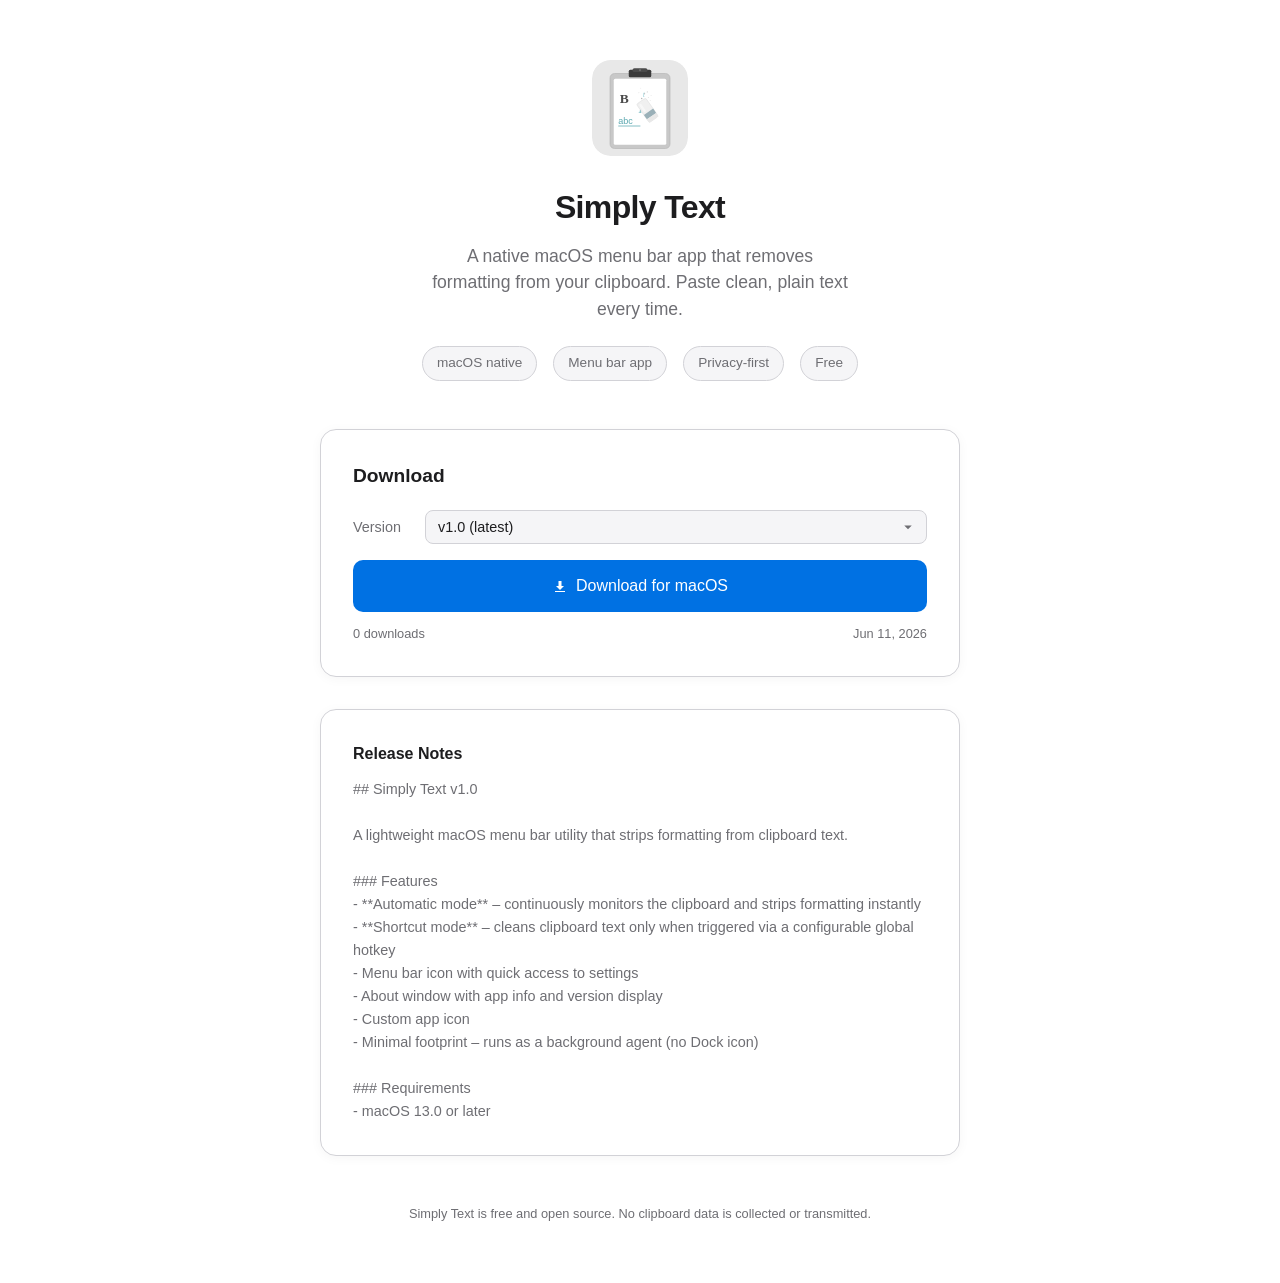
==== docs/index.html @ 5d652fe2 "Correction of file structure" ====
<!DOCTYPE html>
<html lang="en">
<head>
    <meta charset="UTF-8">
    <meta name="viewport" content="width=device-width, initial-scale=1.0">
    <title>Simply Text — Clean Clipboard for macOS</title>
    <style>
        :root {
            --bg: #ffffff;
            --bg-secondary: #f5f5f7;
            --text: #1d1d1f;
            --text-secondary: #6e6e73;
            --accent: #0071e3;
            --accent-hover: #0077ed;
            --border: #d2d2d7;
            --card-bg: #ffffff;
            --shadow: rgba(0, 0, 0, 0.04);
        }

        @media (prefers-color-scheme: dark) {
            :root {
                --bg: #1d1d1f;
                --bg-secondary: #2d2d2f;
                --text: #f5f5f7;
                --text-secondary: #a1a1a6;
                --accent: #2997ff;
                --accent-hover: #4faaff;
                --border: #424245;
                --card-bg: #2d2d2f;
                --shadow: rgba(0, 0, 0, 0.2);
            }
        }

        * {
            margin: 0;
            padding: 0;
            box-sizing: border-box;
        }

        body {
            font-family: -apple-system, BlinkMacSystemFont, "SF Pro Text", "Helvetica Neue", sans-serif;
            background: var(--bg);
            color: var(--text);
            line-height: 1.5;
            min-height: 100vh;
            display: flex;
            flex-direction: column;
            align-items: center;
            padding: 60px 24px;
        }

        .container {
            max-width: 640px;
            width: 100%;
        }

        header {
            text-align: center;
            margin-bottom: 48px;
        }

        .app-icon {
            width: 96px;
            height: 96px;
            margin-bottom: 20px;
            border-radius: 18px;
        }

        h1 {
            font-size: 2rem;
            font-weight: 700;
            letter-spacing: -0.02em;
            margin-bottom: 12px;
        }

        .tagline {
            font-size: 1.1rem;
            color: var(--text-secondary);
            max-width: 420px;
            margin: 0 auto;
        }

        .features {
            display: flex;
            gap: 16px;
            justify-content: center;
            margin-top: 24px;
            flex-wrap: wrap;
        }

        .feature-badge {
            background: var(--bg-secondary);
            border: 1px solid var(--border);
            border-radius: 20px;
            padding: 6px 14px;
            font-size: 0.85rem;
            color: var(--text-secondary);
        }

        .download-card {
            background: var(--card-bg);
            border: 1px solid var(--border);
            border-radius: 16px;
            padding: 32px;
            box-shadow: 0 2px 12px var(--shadow);
            margin-bottom: 32px;
        }

        .download-card h2 {
            font-size: 1.2rem;
            font-weight: 600;
            margin-bottom: 20px;
        }

        .version-row {
            display: flex;
            align-items: center;
            gap: 12px;
            margin-bottom: 16px;
        }

        .version-row label {
            font-size: 0.9rem;
            color: var(--text-secondary);
            min-width: 60px;
        }

        select {
            flex: 1;
            padding: 8px 12px;
            border: 1px solid var(--border);
            border-radius: 8px;
            background: var(--bg-secondary);
            color: var(--text);
            font-size: 0.9rem;
            appearance: none;
            -webkit-appearance: none;
            cursor: pointer;
            background-image: url("data:image/svg+xml,%3Csvg xmlns='http://www.w3.org/2000/svg' width='12' height='12' fill='%236e6e73' viewBox='0 0 16 16'%3E%3Cpath d='M8 11L3 6h10z'/%3E%3C/svg%3E");
            background-repeat: no-repeat;
            background-position: right 12px center;
            padding-right: 32px;
        }

        .download-btn {
            display: inline-flex;
            align-items: center;
            gap: 8px;
            width: 100%;
            justify-content: center;
            padding: 14px 24px;
            background: var(--accent);
            color: #fff;
            border: none;
            border-radius: 10px;
            font-size: 1rem;
            font-weight: 500;
            cursor: pointer;
            text-decoration: none;
            transition: background 0.2s;
        }

        .download-btn:hover {
            background: var(--accent-hover);
        }

        .download-btn:disabled {
            opacity: 0.5;
            cursor: not-allowed;
        }

        .download-meta {
            display: flex;
            justify-content: space-between;
            margin-top: 12px;
            font-size: 0.8rem;
            color: var(--text-secondary);
        }

        .release-notes {
            background: var(--card-bg);
            border: 1px solid var(--border);
            border-radius: 16px;
            padding: 32px;
            box-shadow: 0 2px 12px var(--shadow);
            margin-bottom: 32px;
        }

        .release-notes h3 {
            font-size: 1rem;
            font-weight: 600;
            margin-bottom: 12px;
        }

        .release-notes-body {
            font-size: 0.9rem;
            color: var(--text-secondary);
            white-space: pre-wrap;
            line-height: 1.6;
        }

        .empty-state {
            text-align: center;
            padding: 40px 20px;
            color: var(--text-secondary);
            font-size: 0.95rem;
        }

        footer {
            margin-top: 48px;
            text-align: center;
            font-size: 0.8rem;
            color: var(--text-secondary);
        }

        footer a {
            color: var(--accent);
            text-decoration: none;
        }

        .loading {
            text-align: center;
            padding: 20px;
            color: var(--text-secondary);
        }
    </style>
</head>
<body>
    <div class="container">
        <header>
            <img src="src/app-logo.svg" alt="Simply Text app icon" class="app-icon">
            <h1>Simply Text</h1>
            <p class="tagline">A native macOS menu bar app that removes formatting from your clipboard. Paste clean, plain text every time.</p>
            <div class="features">
                <span class="feature-badge">macOS native</span>
                <span class="feature-badge">Menu bar app</span>
                <span class="feature-badge">Privacy-first</span>
                <span class="feature-badge">Free</span>
            </div>
        </header>

        <div class="download-card">
            <h2>Download</h2>
            <div id="download-content">
                <div class="loading">Loading releases...</div>
            </div>
        </div>

        <div class="release-notes" id="release-notes" style="display: none;">
            <h3>Release Notes</h3>
            <div class="release-notes-body" id="release-notes-body"></div>
        </div>

        <footer>
            <p>Simply Text is free and open source. No clipboard data is collected or transmitted.</p>
        </footer>
    </div>

    <script>
        const REPO = "maber233/marbas-dist";
        const API_URL = `https://api.github.com/repos/${REPO}/releases`;

        const FALLBACK_RELEASES = [
            {
                tag_name: "v1.0",
                published_at: "2026-06-11T19:17:26Z",
                body: "## Simply Text v1.0\n\nA lightweight macOS menu bar utility that strips formatting from clipboard text.\n\n### Features\n- **Automatic mode** – continuously monitors the clipboard and strips formatting instantly\n- **Shortcut mode** – cleans clipboard text only when triggered via a configurable global hotkey\n- Menu bar icon with quick access to settings\n- About window with app info and version display\n- Custom app icon\n- Minimal footprint – runs as a background agent (no Dock icon)\n\n### Requirements\n- macOS 13.0 or later",
                assets: [{
                    name: "Simply Text.app.zip",
                    browser_download_url: `https://github.com/${REPO}/releases/download/v1.0/Simply%20Text.app.zip`,
                    download_count: 0
                }]
            }
        ];

        let releases = [];

        async function fetchReleases() {
            try {
                const response = await fetch(API_URL);
                if (!response.ok) throw new Error("Failed to fetch");
                const data = await response.json();
                if (data.length) {
                    releases = data;
                } else {
                    releases = FALLBACK_RELEASES;
                }
            } catch (e) {
                releases = FALLBACK_RELEASES;
            }
            render();
        }

        function render() {
            const container = document.getElementById("download-content");

            if (!releases.length) {
                renderEmpty();
                return;
            }

            const options = releases.map((r, i) =>
                `<option value="${i}">${r.tag_name}${i === 0 ? " (latest)" : ""}</option>`
            ).join("");

            container.innerHTML = `
                <div class="version-row">
                    <label for="version-select">Version</label>
                    <select id="version-select" onchange="onVersionChange()">
                        ${options}
                    </select>
                </div>
                <a class="download-btn" id="download-btn" href="#">
                    <svg width="16" height="16" fill="currentColor" viewBox="0 0 16 16"><path d="M8 12l-4-4h2.5V3h3v5H12L8 12z"/><path d="M3 14h10v-1H3v1z"/></svg>
                    Download for macOS
                </a>
                <div class="download-meta">
                    <span id="download-count"></span>
                    <span id="release-date"></span>
                </div>
            `;

            onVersionChange();
        }

        function renderEmpty() {
            const container = document.getElementById("download-content");
            container.innerHTML = `
                <div class="empty-state">
                    <p>No releases available yet.</p>
                    <p style="margin-top: 8px;">Check back soon for the first release.</p>
                </div>
            `;
        }

        function onVersionChange() {
            const select = document.getElementById("version-select");
            const release = releases[select.value];
            const btn = document.getElementById("download-btn");
            const countEl = document.getElementById("download-count");
            const dateEl = document.getElementById("release-date");
            const notesSection = document.getElementById("release-notes");
            const notesBody = document.getElementById("release-notes-body");

            const asset = release.assets.find(a => a.name.endsWith(".zip") || a.name.endsWith(".dmg"));

            if (asset) {
                btn.href = asset.browser_download_url;
                btn.removeAttribute("disabled");
                const totalDownloads = release.assets.reduce((sum, a) => sum + a.download_count, 0);
                countEl.textContent = `${totalDownloads.toLocaleString()} download${totalDownloads !== 1 ? "s" : ""}`;
            } else {
                btn.href = release.zipball_url;
                countEl.textContent = "";
            }

            const date = new Date(release.published_at);
            dateEl.textContent = date.toLocaleDateString("en-US", { year: "numeric", month: "short", day: "numeric" });

            if (release.body && release.body.trim()) {
                notesSection.style.display = "block";
                notesBody.textContent = release.body;
            } else {
                notesSection.style.display = "none";
            }
        }

        fetchReleases();
    </script>
</body>
</html>
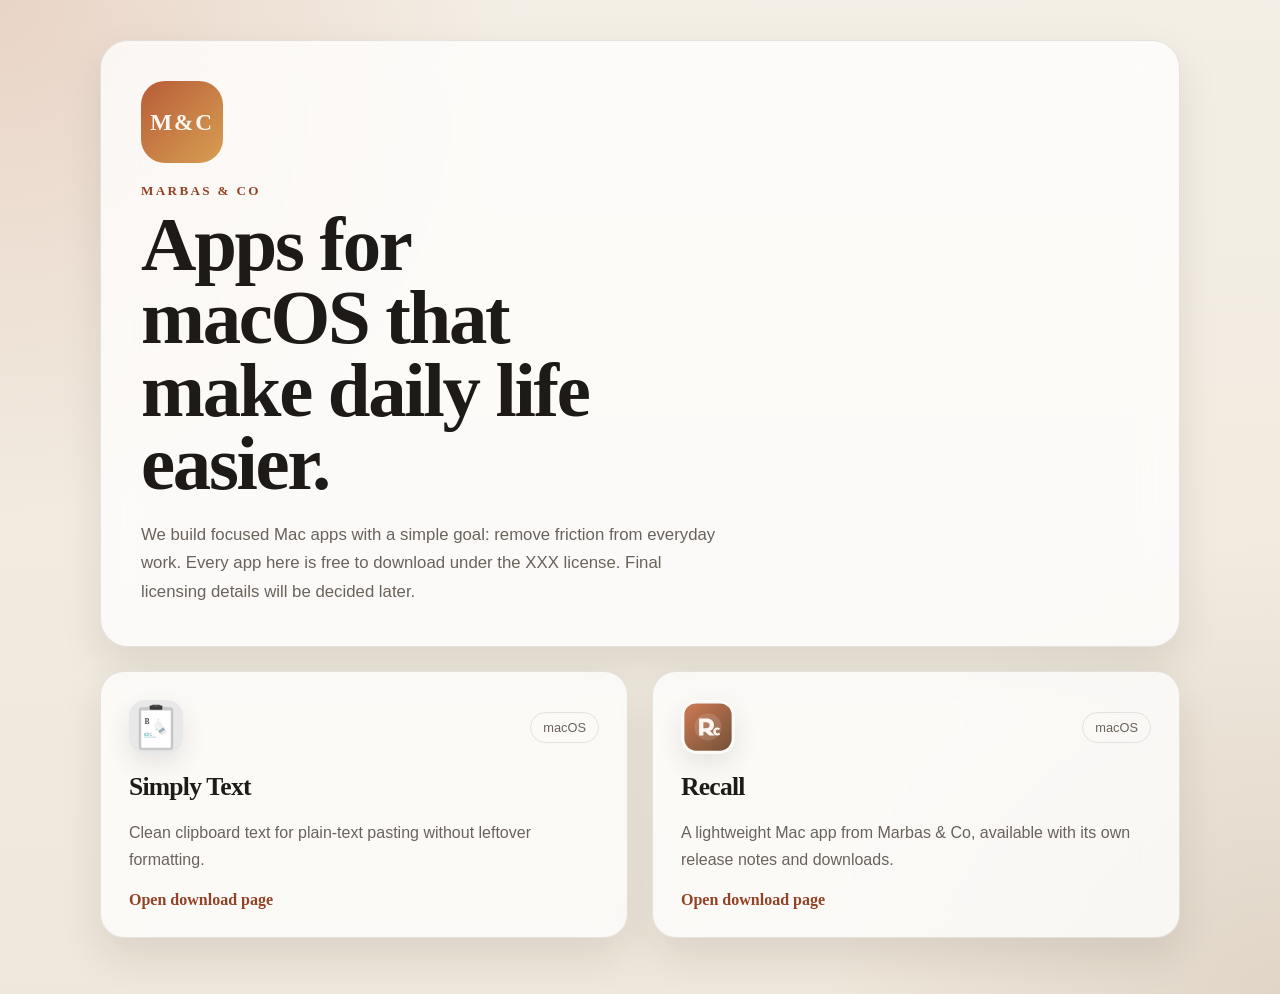
==== commit ecd1b67d: "Updated with more apps." ====
--- a/docs/index.html
+++ b/docs/index.html
@@ -3,369 +3,41 @@
 <head>
     <meta charset="UTF-8">
     <meta name="viewport" content="width=device-width, initial-scale=1.0">
-    <title>Simply Text — Clean Clipboard for macOS</title>
-    <style>
-        :root {
-            --bg: #ffffff;
-            --bg-secondary: #f5f5f7;
-            --text: #1d1d1f;
-            --text-secondary: #6e6e73;
-            --accent: #0071e3;
-            --accent-hover: #0077ed;
-            --border: #d2d2d7;
-            --card-bg: #ffffff;
-            --shadow: rgba(0, 0, 0, 0.04);
-        }
-
-        @media (prefers-color-scheme: dark) {
-            :root {
-                --bg: #1d1d1f;
-                --bg-secondary: #2d2d2f;
-                --text: #f5f5f7;
-                --text-secondary: #a1a1a6;
-                --accent: #2997ff;
-                --accent-hover: #4faaff;
-                --border: #424245;
-                --card-bg: #2d2d2f;
-                --shadow: rgba(0, 0, 0, 0.2);
-            }
-        }
-
-        * {
-            margin: 0;
-            padding: 0;
-            box-sizing: border-box;
-        }
-
-        body {
-            font-family: -apple-system, BlinkMacSystemFont, "SF Pro Text", "Helvetica Neue", sans-serif;
-            background: var(--bg);
-            color: var(--text);
-            line-height: 1.5;
-            min-height: 100vh;
-            display: flex;
-            flex-direction: column;
-            align-items: center;
-            padding: 60px 24px;
-        }
-
-        .container {
-            max-width: 640px;
-            width: 100%;
-        }
-
-        header {
-            text-align: center;
-            margin-bottom: 48px;
-        }
-
-        .app-icon {
-            width: 96px;
-            height: 96px;
-            margin-bottom: 20px;
-            border-radius: 18px;
-        }
-
-        h1 {
-            font-size: 2rem;
-            font-weight: 700;
-            letter-spacing: -0.02em;
-            margin-bottom: 12px;
-        }
-
-        .tagline {
-            font-size: 1.1rem;
-            color: var(--text-secondary);
-            max-width: 420px;
-            margin: 0 auto;
-        }
-
-        .features {
-            display: flex;
-            gap: 16px;
-            justify-content: center;
-            margin-top: 24px;
-            flex-wrap: wrap;
-        }
-
-        .feature-badge {
-            background: var(--bg-secondary);
-            border: 1px solid var(--border);
-            border-radius: 20px;
-            padding: 6px 14px;
-            font-size: 0.85rem;
-            color: var(--text-secondary);
-        }
-
-        .download-card {
-            background: var(--card-bg);
-            border: 1px solid var(--border);
-            border-radius: 16px;
-            padding: 32px;
-            box-shadow: 0 2px 12px var(--shadow);
-            margin-bottom: 32px;
-        }
-
-        .download-card h2 {
-            font-size: 1.2rem;
-            font-weight: 600;
-            margin-bottom: 20px;
-        }
-
-        .version-row {
-            display: flex;
-            align-items: center;
-            gap: 12px;
-            margin-bottom: 16px;
-        }
-
-        .version-row label {
-            font-size: 0.9rem;
-            color: var(--text-secondary);
-            min-width: 60px;
-        }
-
-        select {
-            flex: 1;
-            padding: 8px 12px;
-            border: 1px solid var(--border);
-            border-radius: 8px;
-            background: var(--bg-secondary);
-            color: var(--text);
-            font-size: 0.9rem;
-            appearance: none;
-            -webkit-appearance: none;
-            cursor: pointer;
-            background-image: url("data:image/svg+xml,%3Csvg xmlns='http://www.w3.org/2000/svg' width='12' height='12' fill='%236e6e73' viewBox='0 0 16 16'%3E%3Cpath d='M8 11L3 6h10z'/%3E%3C/svg%3E");
-            background-repeat: no-repeat;
-            background-position: right 12px center;
-            padding-right: 32px;
-        }
-
-        .download-btn {
-            display: inline-flex;
-            align-items: center;
-            gap: 8px;
-            width: 100%;
-            justify-content: center;
-            padding: 14px 24px;
-            background: var(--accent);
-            color: #fff;
-            border: none;
-            border-radius: 10px;
-            font-size: 1rem;
-            font-weight: 500;
-            cursor: pointer;
-            text-decoration: none;
-            transition: background 0.2s;
-        }
-
-        .download-btn:hover {
-            background: var(--accent-hover);
-        }
-
-        .download-btn:disabled {
-            opacity: 0.5;
-            cursor: not-allowed;
-        }
-
-        .download-meta {
-            display: flex;
-            justify-content: space-between;
-            margin-top: 12px;
-            font-size: 0.8rem;
-            color: var(--text-secondary);
-        }
-
-        .release-notes {
-            background: var(--card-bg);
-            border: 1px solid var(--border);
-            border-radius: 16px;
-            padding: 32px;
-            box-shadow: 0 2px 12px var(--shadow);
-            margin-bottom: 32px;
-        }
-
-        .release-notes h3 {
-            font-size: 1rem;
-            font-weight: 600;
-            margin-bottom: 12px;
-        }
-
-        .release-notes-body {
-            font-size: 0.9rem;
-            color: var(--text-secondary);
-            white-space: pre-wrap;
-            line-height: 1.6;
-        }
-
-        .empty-state {
-            text-align: center;
-            padding: 40px 20px;
-            color: var(--text-secondary);
-            font-size: 0.95rem;
-        }
-
-        footer {
-            margin-top: 48px;
-            text-align: center;
-            font-size: 0.8rem;
-            color: var(--text-secondary);
-        }
-
-        footer a {
-            color: var(--accent);
-            text-decoration: none;
-        }
-
-        .loading {
-            text-align: center;
-            padding: 20px;
-            color: var(--text-secondary);
-        }
-    </style>
+    <title>Marbas &amp; Co</title>
+    <link rel="stylesheet" href="src/site.css">
 </head>
 <body>
-    <div class="container">
-        <header>
-            <img src="src/app-logo.svg" alt="Simply Text app icon" class="app-icon">
-            <h1>Simply Text</h1>
-            <p class="tagline">A native macOS menu bar app that removes formatting from your clipboard. Paste clean, plain text every time.</p>
-            <div class="features">
-                <span class="feature-badge">macOS native</span>
-                <span class="feature-badge">Menu bar app</span>
-                <span class="feature-badge">Privacy-first</span>
-                <span class="feature-badge">Free</span>
-            </div>
-        </header>
+    <div class="page-shell">
+        <main class="landing">
+            <section class="hero-card">
+                <div class="brand-mark" aria-hidden="true">M&amp;C</div>
+                <p class="eyebrow">Marbas &amp; Co</p>
+                <h1>Apps for macOS that make daily life easier.</h1>
+                <p class="intro">We build focused Mac apps with a simple goal: remove friction from everyday work. Every app here is free to download under the XXX license. Final licensing details will be decided later.</p>
+            </section>
 
-        <div class="download-card">
-            <h2>Download</h2>
-            <div id="download-content">
-                <div class="loading">Loading releases...</div>
-            </div>
-        </div>
+            <section class="app-grid" aria-label="Available applications">
+                <a class="app-card" href="simply-text/">
+                    <div class="app-card-head">
+                        <img class="app-card-icon" src="src/app-logo.svg" alt="Simply Text logo">
+                        <span class="app-platform">macOS</span>
+                    </div>
+                    <h2>Simply Text</h2>
+                    <p>Clean clipboard text for plain-text pasting without leftover formatting.</p>
+                    <span class="app-link">Open download page</span>
+                </a>
 
-        <div class="release-notes" id="release-notes" style="display: none;">
-            <h3>Release Notes</h3>
-            <div class="release-notes-body" id="release-notes-body"></div>
-        </div>
-
-        <footer>
-            <p>Simply Text is free and open source. No clipboard data is collected or transmitted.</p>
-        </footer>
+                <a class="app-card" href="recall/">
+                    <div class="app-card-head">
+                        <img class="app-card-icon" src="src/recall-temp-icon.svg" alt="Temporary Recall logo">
+                        <span class="app-platform">macOS</span>
+                    </div>
+                    <h2>Recall</h2>
+                    <p>A lightweight Mac app from Marbas &amp; Co, available with its own release notes and downloads.</p>
+                    <span class="app-link">Open download page</span>
+                </a>
+            </section>
+        </main>
     </div>
-
-    <script>
-        const REPO = "maber233/marbas-dist";
-        const API_URL = `https://api.github.com/repos/${REPO}/releases`;
-
-        const FALLBACK_RELEASES = [
-            {
-                tag_name: "v1.0",
-                published_at: "2026-06-11T19:17:26Z",
-                body: "## Simply Text v1.0\n\nA lightweight macOS menu bar utility that strips formatting from clipboard text.\n\n### Features\n- **Automatic mode** – continuously monitors the clipboard and strips formatting instantly\n- **Shortcut mode** – cleans clipboard text only when triggered via a configurable global hotkey\n- Menu bar icon with quick access to settings\n- About window with app info and version display\n- Custom app icon\n- Minimal footprint – runs as a background agent (no Dock icon)\n\n### Requirements\n- macOS 13.0 or later",
-                assets: [{
-                    name: "Simply Text.app.zip",
-                    browser_download_url: `https://github.com/${REPO}/releases/download/v1.0/Simply%20Text.app.zip`,
-                    download_count: 0
-                }]
-            }
-        ];
-
-        let releases = [];
-
-        async function fetchReleases() {
-            try {
-                const response = await fetch(API_URL);
-                if (!response.ok) throw new Error("Failed to fetch");
-                const data = await response.json();
-                if (data.length) {
-                    releases = data;
-                } else {
-                    releases = FALLBACK_RELEASES;
-                }
-            } catch (e) {
-                releases = FALLBACK_RELEASES;
-            }
-            render();
-        }
-
-        function render() {
-            const container = document.getElementById("download-content");
-
-            if (!releases.length) {
-                renderEmpty();
-                return;
-            }
-
-            const options = releases.map((r, i) =>
-                `<option value="${i}">${r.tag_name}${i === 0 ? " (latest)" : ""}</option>`
-            ).join("");
-
-            container.innerHTML = `
-                <div class="version-row">
-                    <label for="version-select">Version</label>
-                    <select id="version-select" onchange="onVersionChange()">
-                        ${options}
-                    </select>
-                </div>
-                <a class="download-btn" id="download-btn" href="#">
-                    <svg width="16" height="16" fill="currentColor" viewBox="0 0 16 16"><path d="M8 12l-4-4h2.5V3h3v5H12L8 12z"/><path d="M3 14h10v-1H3v1z"/></svg>
-                    Download for macOS
-                </a>
-                <div class="download-meta">
-                    <span id="download-count"></span>
-                    <span id="release-date"></span>
-                </div>
-            `;
-
-            onVersionChange();
-        }
-
-        function renderEmpty() {
-            const container = document.getElementById("download-content");
-            container.innerHTML = `
-                <div class="empty-state">
-                    <p>No releases available yet.</p>
-                    <p style="margin-top: 8px;">Check back soon for the first release.</p>
-                </div>
-            `;
-        }
-
-        function onVersionChange() {
-            const select = document.getElementById("version-select");
-            const release = releases[select.value];
-            const btn = document.getElementById("download-btn");
-            const countEl = document.getElementById("download-count");
-            const dateEl = document.getElementById("release-date");
-            const notesSection = document.getElementById("release-notes");
-            const notesBody = document.getElementById("release-notes-body");
-
-            const asset = release.assets.find(a => a.name.endsWith(".zip") || a.name.endsWith(".dmg"));
-
-            if (asset) {
-                btn.href = asset.browser_download_url;
-                btn.removeAttribute("disabled");
-                const totalDownloads = release.assets.reduce((sum, a) => sum + a.download_count, 0);
-                countEl.textContent = `${totalDownloads.toLocaleString()} download${totalDownloads !== 1 ? "s" : ""}`;
-            } else {
-                btn.href = release.zipball_url;
-                countEl.textContent = "";
-            }
-
-            const date = new Date(release.published_at);
-            dateEl.textContent = date.toLocaleDateString("en-US", { year: "numeric", month: "short", day: "numeric" });
-
-            if (release.body && release.body.trim()) {
-                notesSection.style.display = "block";
-                notesBody.textContent = release.body;
-            } else {
-                notesSection.style.display = "none";
-            }
-        }
-
-        fetchReleases();
-    </script>
 </body>
 </html>
--- a/docs/src/site.css
+++ b/docs/src/site.css
@@ -0,0 +1,367 @@
+:root {
+    --bg: #f4efe6;
+    --bg-elevated: rgba(255, 252, 246, 0.9);
+    --surface: rgba(255, 255, 255, 0.76);
+    --surface-strong: #fffdf8;
+    --text: #1e1a17;
+    --muted: #6a625c;
+    --accent: #b85c38;
+    --accent-strong: #934225;
+    --border: rgba(70, 50, 35, 0.12);
+    --shadow: rgba(40, 25, 15, 0.1);
+}
+
+@media (prefers-color-scheme: dark) {
+    :root {
+        --bg: #181513;
+        --bg-elevated: rgba(28, 24, 22, 0.9);
+        --surface: rgba(36, 31, 28, 0.82);
+        --surface-strong: #26211d;
+        --text: #f4eee8;
+        --muted: #c3b5a7;
+        --accent: #e38b62;
+        --accent-strong: #f0a27f;
+        --border: rgba(255, 237, 221, 0.12);
+        --shadow: rgba(0, 0, 0, 0.35);
+    }
+}
+
+* {
+    box-sizing: border-box;
+    margin: 0;
+    padding: 0;
+}
+
+body {
+    min-height: 100vh;
+    font-family: Georgia, "Times New Roman", serif;
+    color: var(--text);
+    background:
+        radial-gradient(circle at top left, rgba(184, 92, 56, 0.18), transparent 32%),
+        radial-gradient(circle at bottom right, rgba(115, 84, 56, 0.12), transparent 28%),
+        linear-gradient(180deg, var(--bg), #efe7db);
+}
+
+.page-shell {
+    width: min(1080px, calc(100% - 32px));
+    margin: 0 auto;
+    padding: 40px 0 56px;
+}
+
+.landing,
+.app-page {
+    display: grid;
+    gap: 24px;
+}
+
+.hero-card,
+.download-card,
+.release-notes,
+.app-card,
+.nav-bar {
+    border: 1px solid var(--border);
+    background: var(--surface);
+    backdrop-filter: blur(18px);
+    box-shadow: 0 18px 40px var(--shadow);
+}
+
+.hero-card {
+    border-radius: 28px;
+    padding: 40px;
+}
+
+.brand-mark {
+    display: inline-flex;
+    align-items: center;
+    justify-content: center;
+    width: 82px;
+    height: 82px;
+    border-radius: 24px;
+    margin-bottom: 20px;
+    background: linear-gradient(135deg, var(--accent), #d79f52);
+    color: #fff8f1;
+    font-size: 1.45rem;
+    font-weight: 700;
+    letter-spacing: 0.08em;
+}
+
+.eyebrow {
+    color: var(--accent-strong);
+    font-size: 0.82rem;
+    font-weight: 700;
+    letter-spacing: 0.18em;
+    text-transform: uppercase;
+    margin-bottom: 10px;
+}
+
+h1,
+h2,
+h3 {
+    font-weight: 600;
+    letter-spacing: -0.03em;
+}
+
+h1 {
+    max-width: 12ch;
+    font-size: clamp(2.8rem, 6vw, 4.8rem);
+    line-height: 0.95;
+}
+
+.intro,
+.tagline,
+.app-card p,
+.release-notes-body,
+.download-meta,
+.footer-note,
+.empty-state,
+.loading,
+.nav-link {
+    font-family: -apple-system, BlinkMacSystemFont, "SF Pro Text", "Helvetica Neue", sans-serif;
+}
+
+.intro {
+    max-width: 62ch;
+    margin-top: 20px;
+    color: var(--muted);
+    font-size: 1.05rem;
+    line-height: 1.7;
+}
+
+.app-grid {
+    display: grid;
+    grid-template-columns: repeat(2, minmax(0, 1fr));
+    gap: 24px;
+}
+
+.app-card {
+    display: grid;
+    gap: 18px;
+    border-radius: 24px;
+    padding: 28px;
+    text-decoration: none;
+    color: inherit;
+    transition: transform 0.2s ease, border-color 0.2s ease;
+}
+
+.app-card:hover {
+    transform: translateY(-4px);
+    border-color: rgba(184, 92, 56, 0.4);
+}
+
+.app-card-head,
+.nav-bar,
+.download-meta,
+.page-header,
+.version-row {
+    display: flex;
+    align-items: center;
+    justify-content: space-between;
+    gap: 12px;
+}
+
+.app-card-icon {
+    width: 54px;
+    height: 54px;
+    border-radius: 16px;
+    flex: 0 0 auto;
+    box-shadow: 0 10px 24px var(--shadow);
+}
+
+.app-badge,
+.app-platform,
+.feature-badge {
+    display: inline-flex;
+    align-items: center;
+    border-radius: 999px;
+    padding: 7px 12px;
+    font-family: -apple-system, BlinkMacSystemFont, "SF Pro Text", "Helvetica Neue", sans-serif;
+    font-size: 0.8rem;
+}
+
+.app-badge {
+    background: rgba(184, 92, 56, 0.12);
+    color: var(--accent-strong);
+}
+
+.app-platform,
+.feature-badge {
+    border: 1px solid var(--border);
+    color: var(--muted);
+}
+
+.app-card h2,
+.download-card h2 {
+    font-size: 1.6rem;
+}
+
+.app-card p,
+.tagline,
+.footer-note {
+    color: var(--muted);
+    line-height: 1.65;
+}
+
+.app-link,
+.nav-link {
+    color: var(--accent-strong);
+    text-decoration: none;
+    font-weight: 600;
+}
+
+.app-page {
+    max-width: 760px;
+    margin: 0 auto;
+}
+
+.nav-bar {
+    border-radius: 20px;
+    padding: 14px 18px;
+    font-family: -apple-system, BlinkMacSystemFont, "SF Pro Text", "Helvetica Neue", sans-serif;
+}
+
+.page-header {
+    align-items: flex-start;
+}
+
+.header-copy {
+    display: grid;
+    gap: 14px;
+}
+
+.tagline {
+    max-width: 56ch;
+    font-size: 1.02rem;
+}
+
+.features {
+    display: flex;
+    flex-wrap: wrap;
+    gap: 10px;
+}
+
+.download-card,
+.release-notes {
+    border-radius: 24px;
+    padding: 28px;
+}
+
+.version-row {
+    margin-bottom: 16px;
+}
+
+.version-row label {
+    min-width: 64px;
+    color: var(--muted);
+    font-family: -apple-system, BlinkMacSystemFont, "SF Pro Text", "Helvetica Neue", sans-serif;
+    font-size: 0.92rem;
+}
+
+select {
+    width: 100%;
+    flex: 1;
+    appearance: none;
+    -webkit-appearance: none;
+    padding: 11px 42px 11px 14px;
+    border-radius: 12px;
+    border: 1px solid var(--border);
+    background-color: var(--surface-strong);
+    color: var(--text);
+    font-family: -apple-system, BlinkMacSystemFont, "SF Pro Text", "Helvetica Neue", sans-serif;
+    font-size: 0.95rem;
+    background-image: url("data:image/svg+xml,%3Csvg xmlns='http://www.w3.org/2000/svg' width='12' height='12' fill='%236a625c' viewBox='0 0 16 16'%3E%3Cpath d='M8 11L3 6h10z'/%3E%3C/svg%3E");
+    background-repeat: no-repeat;
+    background-position: right 14px center;
+}
+
+.download-btn {
+    display: inline-flex;
+    align-items: center;
+    justify-content: center;
+    width: 100%;
+    gap: 8px;
+    padding: 14px 20px;
+    border-radius: 14px;
+    background: linear-gradient(135deg, var(--accent), #d2875f);
+    color: #fff9f3;
+    text-decoration: none;
+    font-family: -apple-system, BlinkMacSystemFont, "SF Pro Text", "Helvetica Neue", sans-serif;
+    font-weight: 600;
+}
+
+.download-btn:focus-visible,
+.nav-link:focus-visible,
+.app-card:focus-visible {
+    outline: 2px solid var(--accent-strong);
+    outline-offset: 2px;
+}
+
+.download-meta {
+    margin-top: 12px;
+    color: var(--muted);
+    font-size: 0.84rem;
+}
+
+.secondary-link {
+    display: inline-block;
+    margin-top: 16px;
+    color: var(--accent-strong);
+    text-decoration: none;
+    font-family: -apple-system, BlinkMacSystemFont, "SF Pro Text", "Helvetica Neue", sans-serif;
+    font-size: 0.9rem;
+}
+
+.release-notes h3 {
+    font-size: 1.1rem;
+    margin-bottom: 14px;
+}
+
+.release-notes-body {
+    color: var(--muted);
+    line-height: 1.7;
+    white-space: pre-wrap;
+}
+
+.loading,
+.empty-state {
+    padding: 18px 0;
+    color: var(--muted);
+}
+
+.footer-note {
+    text-align: center;
+    font-size: 0.84rem;
+}
+
+@media (max-width: 760px) {
+    .page-shell {
+        width: min(100% - 24px, 1080px);
+        padding: 24px 0 40px;
+    }
+
+    .hero-card,
+    .download-card,
+    .release-notes,
+    .app-card {
+        padding: 22px;
+    }
+
+    .app-grid {
+        grid-template-columns: 1fr;
+    }
+
+    .version-row,
+    .download-meta,
+    .page-header,
+    .nav-bar {
+        flex-direction: column;
+        align-items: flex-start;
+    }
+
+    .page-header {
+        gap: 16px;
+    }
+
+    h1 {
+        max-width: none;
+    }
+}
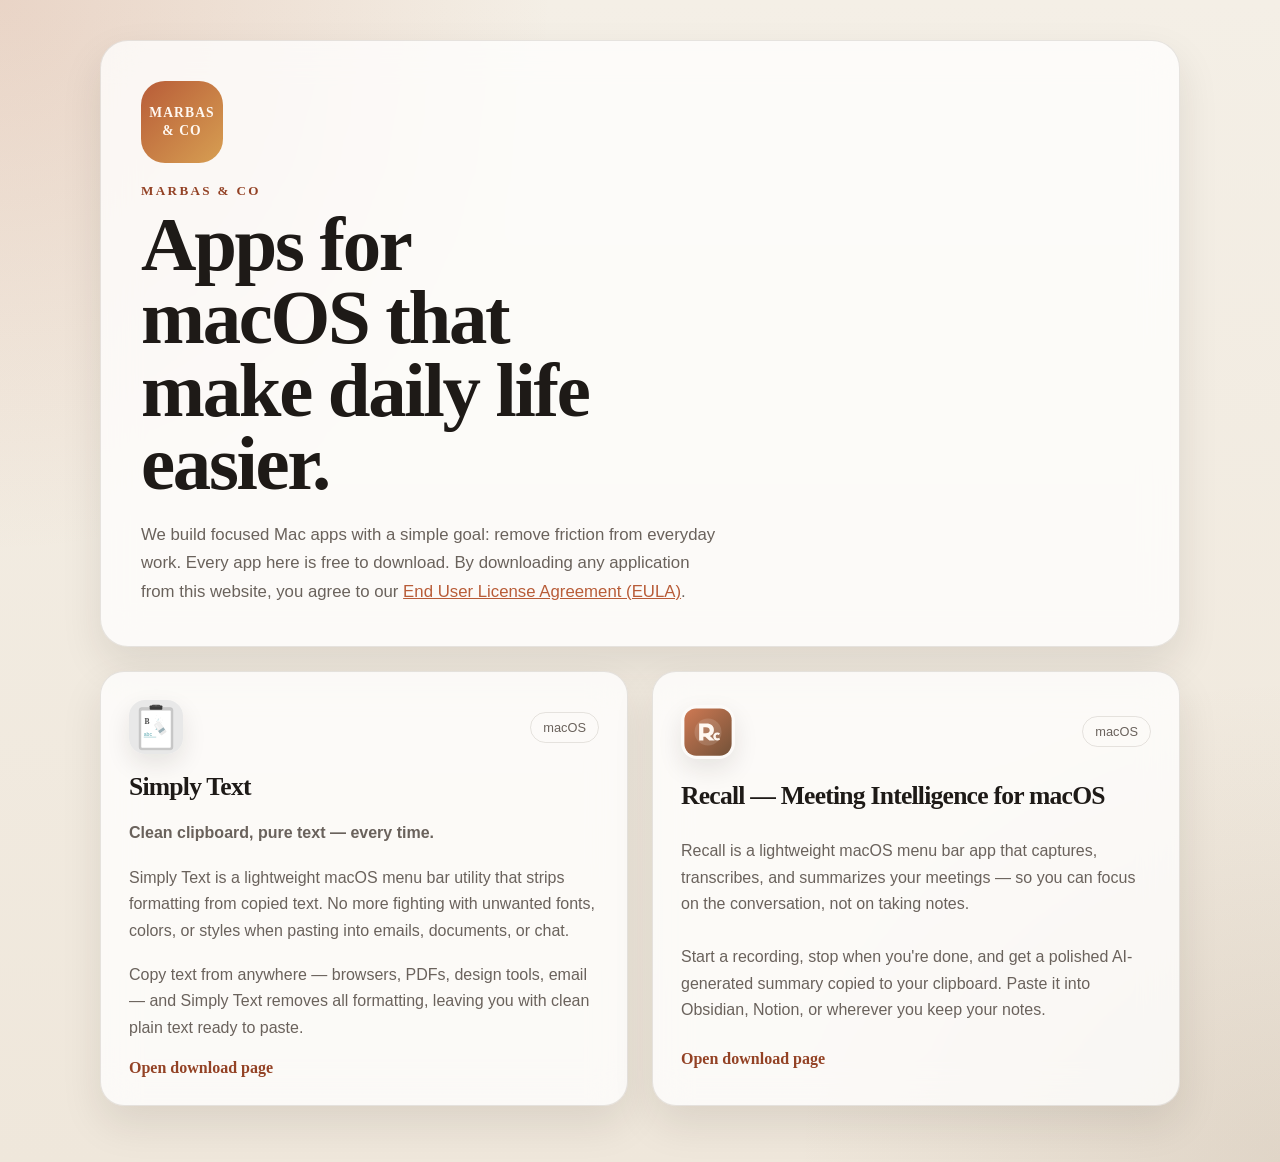
==== commit 8b118d53: "EULA and improvements" ====
--- a/docs/index.html
+++ b/docs/index.html
@@ -10,30 +10,33 @@
     <div class="page-shell">
         <main class="landing">
             <section class="hero-card">
-                <div class="brand-mark" aria-hidden="true">M&amp;C</div>
+                <div class="brand-mark" aria-hidden="true">MARBAS &amp; CO</div>
                 <p class="eyebrow">Marbas &amp; Co</p>
                 <h1>Apps for macOS that make daily life easier.</h1>
-                <p class="intro">We build focused Mac apps with a simple goal: remove friction from everyday work. Every app here is free to download under the XXX license. Final licensing details will be decided later.</p>
+                <p class="intro">We build focused Mac apps with a simple goal: remove friction from everyday work. Every app here is free to download. By downloading any application from this website, you agree to our <a href="eula.html" style="color: var(--accent, #b85c38);">End User License Agreement (EULA)</a>.</p>
             </section>
 
             <section class="app-grid" aria-label="Available applications">
-                <a class="app-card" href="simply-text/">
+                <a class="app-card" href="applications/simply-text/">
                     <div class="app-card-head">
-                        <img class="app-card-icon" src="src/app-logo.svg" alt="Simply Text logo">
+                        <img class="app-card-icon" src="src/simply_text.svg" alt="Simply Text logo">
                         <span class="app-platform">macOS</span>
                     </div>
                     <h2>Simply Text</h2>
-                    <p>Clean clipboard text for plain-text pasting without leftover formatting.</p>
+                    <p><strong>Clean clipboard, pure text — every time.</strong></p>
+                    <p>Simply Text is a lightweight macOS menu bar utility that strips formatting from copied text. No more fighting with unwanted fonts, colors, or styles when pasting into emails, documents, or chat.</p>
+                    <p>Copy text from anywhere — browsers, PDFs, design tools, email — and Simply Text removes all formatting, leaving you with clean plain text ready to paste.</p>
                     <span class="app-link">Open download page</span>
                 </a>
 
-                <a class="app-card" href="recall/">
+                <a class="app-card" href="applications/recall/">
                     <div class="app-card-head">
-                        <img class="app-card-icon" src="src/recall-temp-icon.svg" alt="Temporary Recall logo">
+                        <img class="app-card-icon" src="src/recall-temp-icon.svg" alt="Recall logo">
                         <span class="app-platform">macOS</span>
                     </div>
-                    <h2>Recall</h2>
-                    <p>A lightweight Mac app from Marbas &amp; Co, available with its own release notes and downloads.</p>
+                    <h2>Recall — Meeting Intelligence for macOS</h2>
+                    <p>Recall is a lightweight macOS menu bar app that captures, transcribes, and summarizes your meetings — so you can focus on the conversation, not on taking notes.</p>
+                    <p>Start a recording, stop when you're done, and get a polished AI-generated summary copied to your clipboard. Paste it into Obsidian, Notion, or wherever you keep your notes.</p>
                     <span class="app-link">Open download page</span>
                 </a>
             </section>
--- a/docs/src/site.css
+++ b/docs/src/site.css
@@ -74,15 +74,18 @@
     display: inline-flex;
     align-items: center;
     justify-content: center;
+    text-align: center;
     width: 82px;
     height: 82px;
     border-radius: 24px;
     margin-bottom: 20px;
+    padding: 10px;
     background: linear-gradient(135deg, var(--accent), #d79f52);
     color: #fff8f1;
-    font-size: 1.45rem;
+    font-size: 0.85rem;
     font-weight: 700;
     letter-spacing: 0.08em;
+    line-height: 1.3;
 }
 
 .eyebrow {
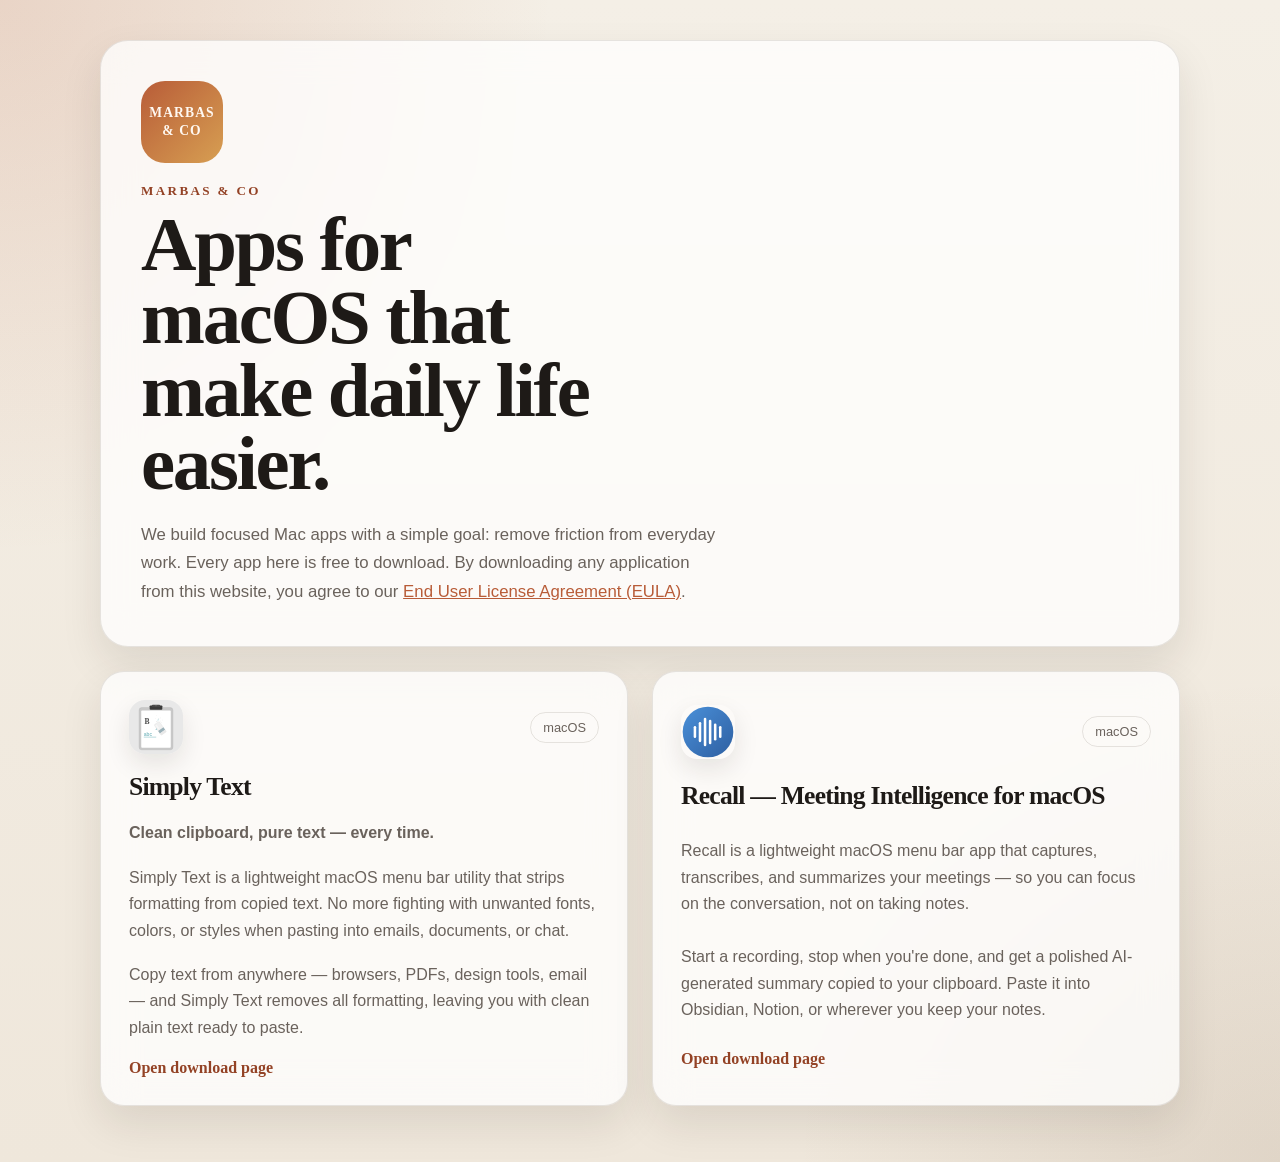
==== commit 801dea4d: "Icon updates" ====
--- a/docs/index.html
+++ b/docs/index.html
@@ -31,7 +31,7 @@
 
                 <a class="app-card" href="applications/recall/">
                     <div class="app-card-head">
-                        <img class="app-card-icon" src="src/recall-temp-icon.svg" alt="Recall logo">
+                        <img class="app-card-icon" src="src/recall-icon.svg" alt="Recall logo">
                         <span class="app-platform">macOS</span>
                     </div>
                     <h2>Recall — Meeting Intelligence for macOS</h2>
